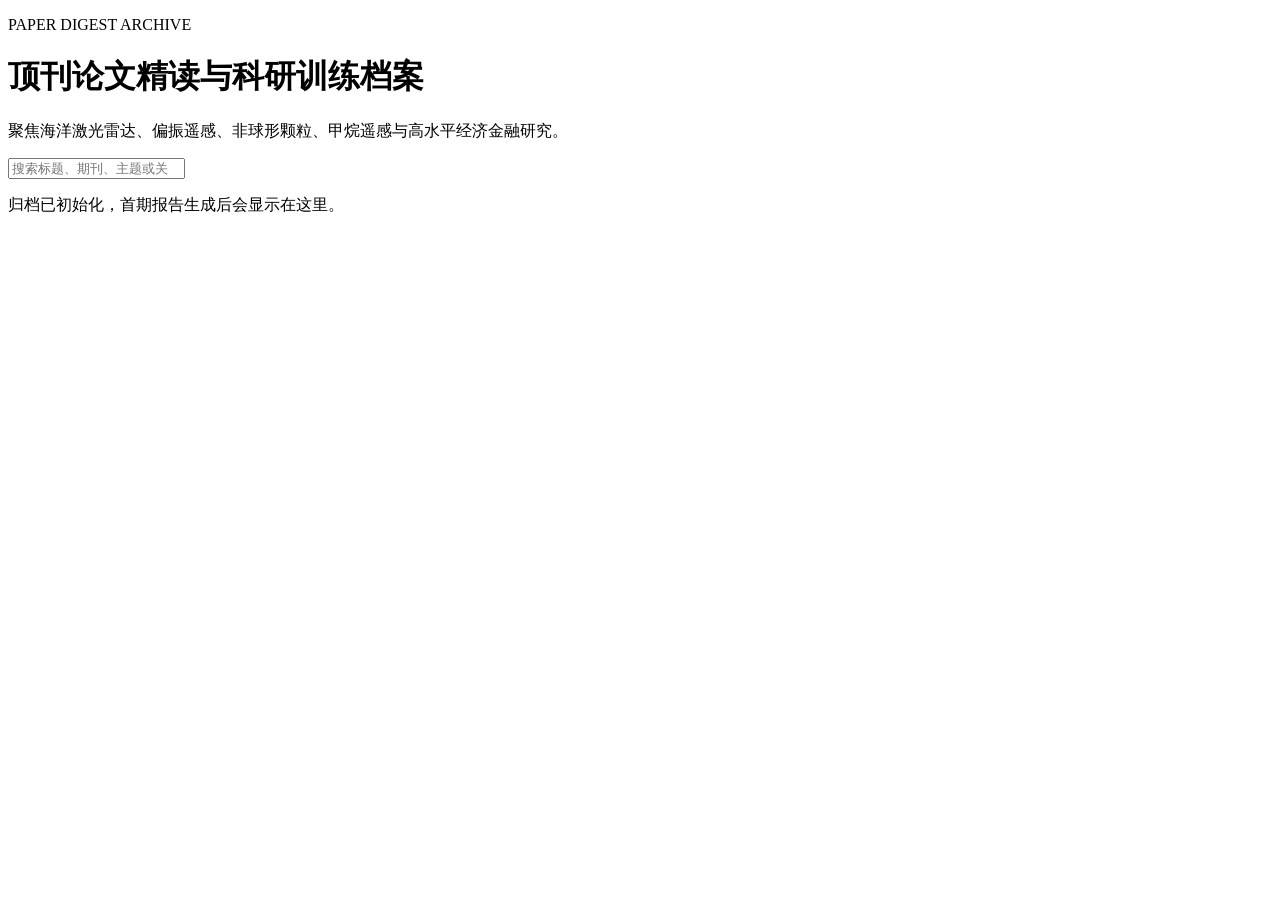
==== index.html @ 01d4cb0b "Initialize paper digest archive" ====
<!doctype html>
<html lang="zh-CN">
<head>
  <meta charset="utf-8">
  <meta name="viewport" content="width=device-width,initial-scale=1">
  <title>顶刊论文精读与科研训练档案</title>
  <meta name="description" content="海洋激光雷达、偏振遥感、甲烷与金融顶刊论文精读归档">
  <link rel="stylesheet" href="style.css">
</head>
<body>
  <main class="wrap">
    <header class="hero">
      <p class="eyebrow">PAPER DIGEST ARCHIVE</p>
      <h1>顶刊论文精读与科研训练档案</h1>
      <p class="sub">聚焦海洋激光雷达、偏振遥感、非球形颗粒、甲烷遥感与高水平经济金融研究。</p>
    </header>

    <section class="stats" id="stats"></section>

    <section class="toolbar">
      <div id="filters" class="filters"></div>
      <input id="search" class="search" type="search" placeholder="搜索标题、期刊、主题或关键词">
    </section>

    <section id="archive" class="archive">
      <p class="loading">正在读取归档…</p>
    </section>
  </main>

<script>
const archiveEl = document.getElementById('archive');
const statsEl = document.getElementById('stats');
const filtersEl = document.getElementById('filters');
const searchEl = document.getElementById('search');
let data = [];
let active = '全部';

function esc(s=''){return String(s).replace(/[&<>"']/g,m=>({'&':'&amp;','<':'&lt;','>':'&gt;','"':'&quot;',"'":'&#039;'}[m]));}

function renderStats(items){
  const reports = new Set(items.map(x=>x.date)).size;
  const research = items.filter(x=>x.category==='科研').length;
  const finance = items.filter(x=>x.category==='金融').length;
  statsEl.innerHTML = [
    ['累计报告', reports],
    ['累计论文', items.length],
    ['科研论文', research],
    ['金融论文', finance]
  ].map(([k,v])=>'<div class="stat"><strong>'+v+'</strong><span>'+k+'</span></div>').join('');
}

function renderFilters(items){
  const tags = ['全部', ...new Set(items.flatMap(x=>[x.category, ...(x.keywords||[])].filter(Boolean)))];
  filtersEl.innerHTML = tags.slice(0,14).map(t=>'<button class="chip'+(t===active?' active':'')+'" data-tag="'+esc(t)+'">'+esc(t)+'</button>').join('');
  filtersEl.querySelectorAll('button').forEach(b=>b.onclick=()=>{active=b.dataset.tag; renderFilters(data); renderArchive();});
}

function renderArchive(){
  const q = searchEl.value.trim().toLowerCase();
  const items = data.filter(x=>{
    const hay=[x.title,x.journal,x.topic,(x.keywords||[]).join(' '),x.category,x.summary].join(' ').toLowerCase();
    const tagOk = active==='全部' || x.category===active || (x.keywords||[]).includes(active);
    return tagOk && (!q || hay.includes(q));
  }).sort((a,b)=>String(b.date).localeCompare(String(a.date)));

  if(!items.length){ archiveEl.innerHTML='<p class="empty">暂无匹配内容。</p>'; return; }

  archiveEl.innerHTML = items.map(x=>`
    <article class="card">
      <div class="meta">
        <time>${esc(x.date)}</time>
        <span class="badge">${esc(x.category||'科研')}</span>
      </div>
      <h2>${esc(x.title)}</h2>
      <p class="journal">${esc(x.journal||'')} ${x.year?'· '+esc(x.year):''}</p>
      <div class="tags">${(x.keywords||[]).map(k=>'<span>#'+esc(k)+'</span>').join('')}</div>
      <p class="summary">${esc(x.summary||x.topic||'')}</p>
      <a class="read" href="${esc(x.report_url||'#')}">阅读全文 →</a>
    </article>`).join('');
}

fetch('archive.json?ts='+Date.now())
  .then(r=>r.json())
  .then(json=>{
    data = Array.isArray(json) ? json : (json.items||[]);
    renderStats(data);
    renderFilters(data);
    renderArchive();
  })
  .catch(()=>{
    statsEl.innerHTML='';
    filtersEl.innerHTML='';
    archiveEl.innerHTML='<p class="empty">归档已初始化，首期报告生成后会显示在这里。</p>';
  });

searchEl.addEventListener('input', renderArchive);
</script>
</body>
</html>
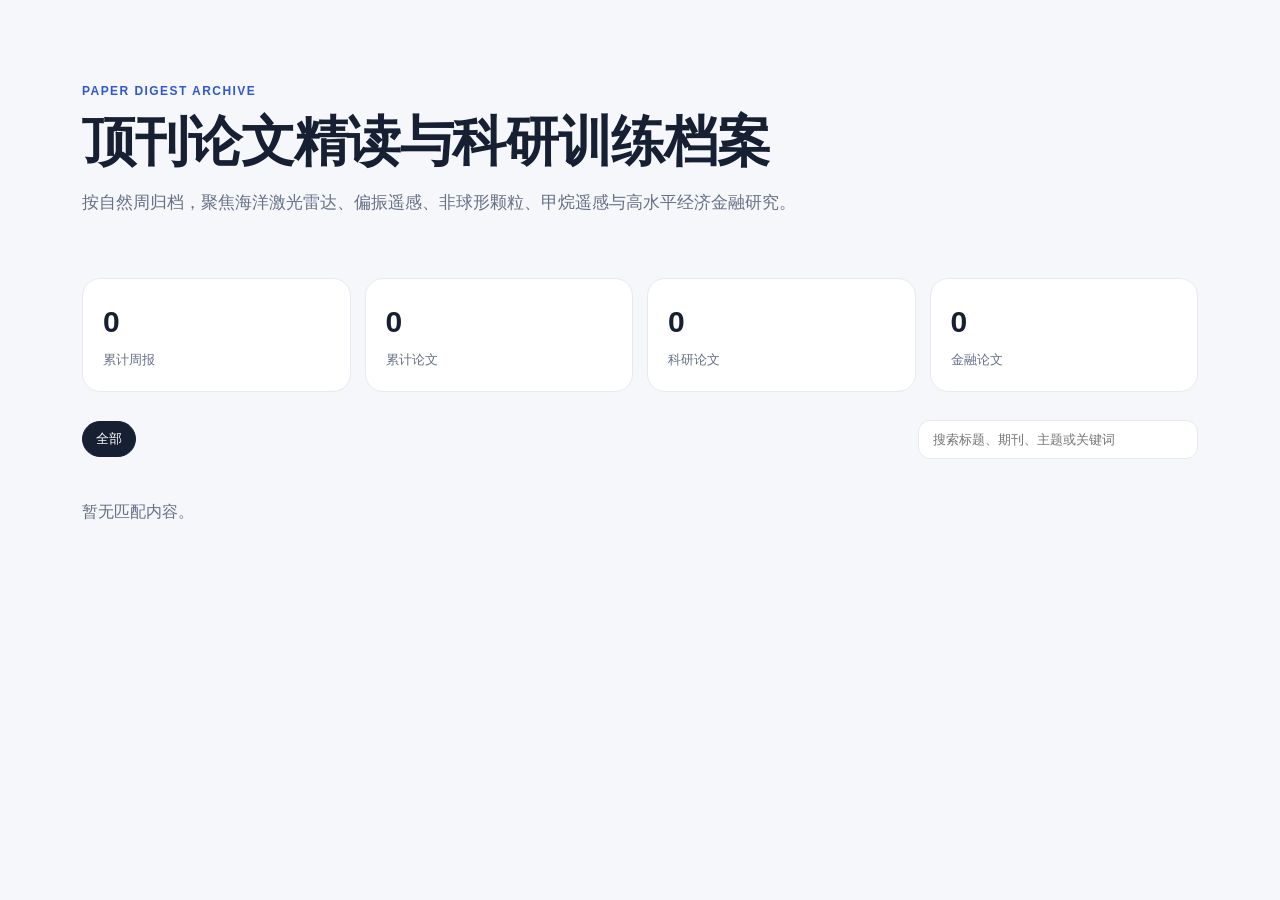
==== commit 30d6551e: "Update homepage for weekly report archive" ====
--- a/index.html
+++ b/index.html
@@ -12,7 +12,7 @@
     <header class="hero">
       <p class="eyebrow">PAPER DIGEST ARCHIVE</p>
       <h1>顶刊论文精读与科研训练档案</h1>
-      <p class="sub">聚焦海洋激光雷达、偏振遥感、非球形颗粒、甲烷遥感与高水平经济金融研究。</p>
+      <p class="sub">按自然周归档，聚焦海洋激光雷达、偏振遥感、非球形颗粒、甲烷遥感与高水平经济金融研究。</p>
     </header>
 
     <section class="stats" id="stats"></section>
@@ -37,12 +37,16 @@
 
 function esc(s=''){return String(s).replace(/[&<>"']/g,m=>({'&':'&amp;','<':'&lt;','>':'&gt;','"':'&quot;',"'":'&#039;'}[m]));}
 
+function weeklyReportKey(url=''){
+  return String(url).split('#')[0];
+}
+
 function renderStats(items){
-  const reports = new Set(items.map(x=>x.date)).size;
+  const reports = new Set(items.map(x=>weeklyReportKey(x.report_url)).filter(Boolean)).size;
   const research = items.filter(x=>x.category==='科研').length;
   const finance = items.filter(x=>x.category==='金融').length;
   statsEl.innerHTML = [
-    ['累计报告', reports],
+    ['累计周报', reports],
     ['累计论文', items.length],
     ['科研论文', research],
     ['金融论文', finance]
@@ -90,7 +94,7 @@
   .catch(()=>{
     statsEl.innerHTML='';
     filtersEl.innerHTML='';
-    archiveEl.innerHTML='<p class="empty">归档已初始化，首期报告生成后会显示在这里。</p>';
+    archiveEl.innerHTML='<p class="empty">归档已初始化，首周报告生成后会显示在这里。</p>';
   });
 
 searchEl.addEventListener('input', renderArchive);
--- a/style.css
+++ b/style.css
@@ -0,0 +1,42 @@
+:root{
+  --bg:#f5f7fb; --panel:#fff; --text:#172033; --muted:#667085;
+  --line:#e6e9ef; --accent:#3157d5; --soft:#eef3ff;
+}
+*{box-sizing:border-box}
+body{margin:0;background:var(--bg);color:var(--text);font-family:-apple-system,BlinkMacSystemFont,"Segoe UI","PingFang SC","Microsoft YaHei",sans-serif;line-height:1.65}
+.wrap{max-width:1160px;margin:0 auto;padding:48px 22px 80px}
+.hero{padding:34px 0 26px}
+.eyebrow{margin:0 0 8px;color:var(--accent);font-weight:700;letter-spacing:.12em;font-size:12px}
+h1{font-size:clamp(32px,5vw,54px);line-height:1.15;margin:0 0 16px;letter-spacing:-.02em}
+.sub{max-width:820px;color:var(--muted);font-size:17px}
+.stats{display:grid;grid-template-columns:repeat(4,1fr);gap:14px;margin:18px 0 28px}
+.stat{background:var(--panel);border:1px solid var(--line);border-radius:18px;padding:18px 20px}
+.stat strong{display:block;font-size:30px}.stat span{color:var(--muted);font-size:13px}
+.toolbar{display:flex;gap:14px;align-items:center;justify-content:space-between;margin:24px 0}
+.filters{display:flex;gap:8px;flex-wrap:wrap}
+.chip{border:1px solid var(--line);background:#fff;border-radius:999px;padding:8px 13px;cursor:pointer;color:#344054}
+.chip.active{background:var(--text);color:#fff;border-color:var(--text)}
+.search{min-width:280px;padding:11px 14px;border:1px solid var(--line);border-radius:12px;background:#fff}
+.archive{display:grid;grid-template-columns:repeat(2,minmax(0,1fr));gap:18px}
+.card{background:var(--panel);border:1px solid var(--line);border-radius:20px;padding:24px;box-shadow:0 6px 24px rgba(16,24,40,.04)}
+.card h2{font-size:21px;line-height:1.4;margin:10px 0 8px}
+.meta{display:flex;gap:10px;align-items:center;color:var(--muted);font-size:13px}
+.badge{background:var(--soft);color:var(--accent);padding:3px 9px;border-radius:999px}
+.journal{color:var(--muted);margin:0 0 8px}
+.tags{display:flex;gap:8px;flex-wrap:wrap;font-size:12px;color:var(--accent)}
+.summary{color:#475467;margin:14px 0 18px}
+.read{font-weight:700;color:var(--accent);text-decoration:none}
+.empty,.loading{color:var(--muted)}
+.report{max-width:980px;margin:0 auto;background:#fff;border:1px solid var(--line);border-radius:22px;padding:34px}
+.report h1{font-size:36px}.report h2{margin-top:36px}.report h3{margin-top:28px}
+.toc{background:#f8faff;border:1px solid #e8edff;border-radius:16px;padding:18px 22px}
+.note{background:#f8fafc;border-left:4px solid var(--accent);padding:14px 16px}
+.back{display:inline-block;margin-bottom:18px;color:var(--accent);text-decoration:none;font-weight:700}
+@media(max-width:820px){
+  .stats{grid-template-columns:repeat(2,1fr)}
+  .toolbar{align-items:stretch;flex-direction:column}
+  .search{min-width:0;width:100%}
+  .archive{grid-template-columns:1fr}
+  .wrap{padding:28px 14px 60px}
+  .report{padding:22px}
+}
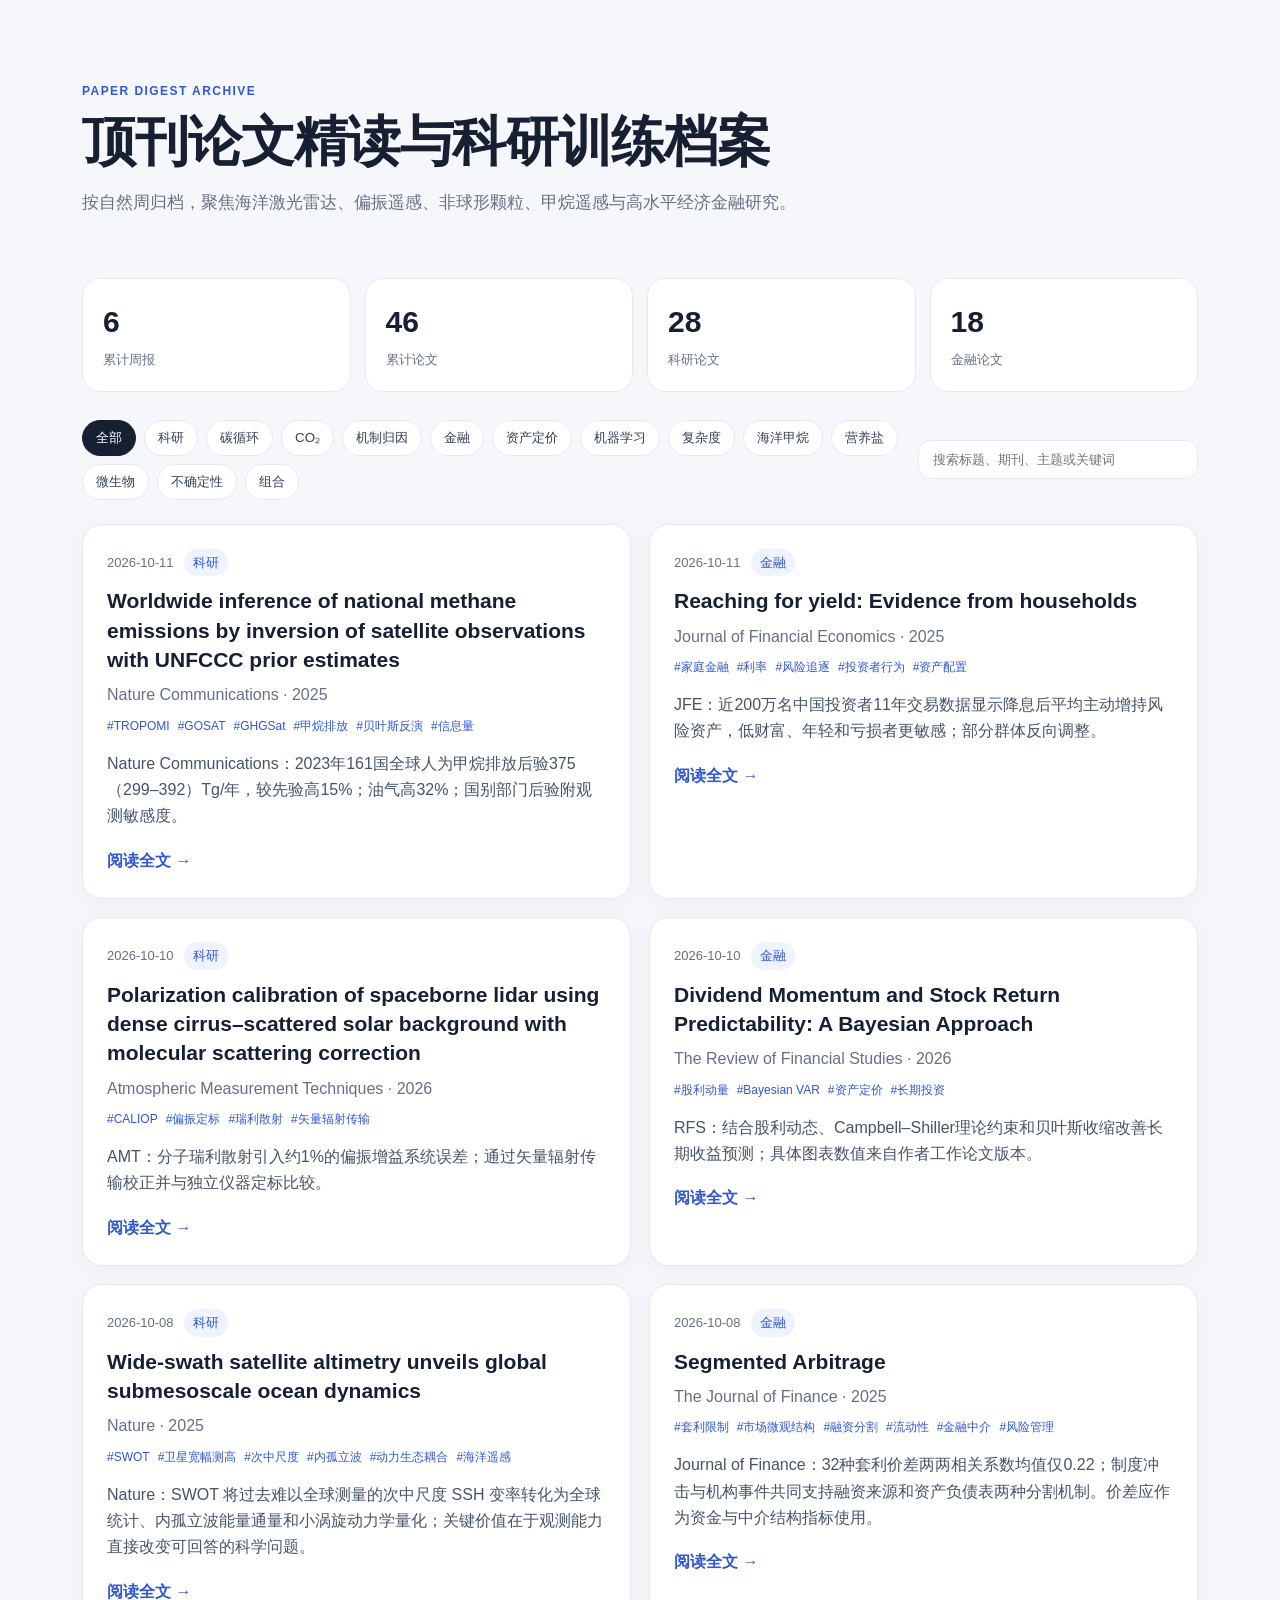
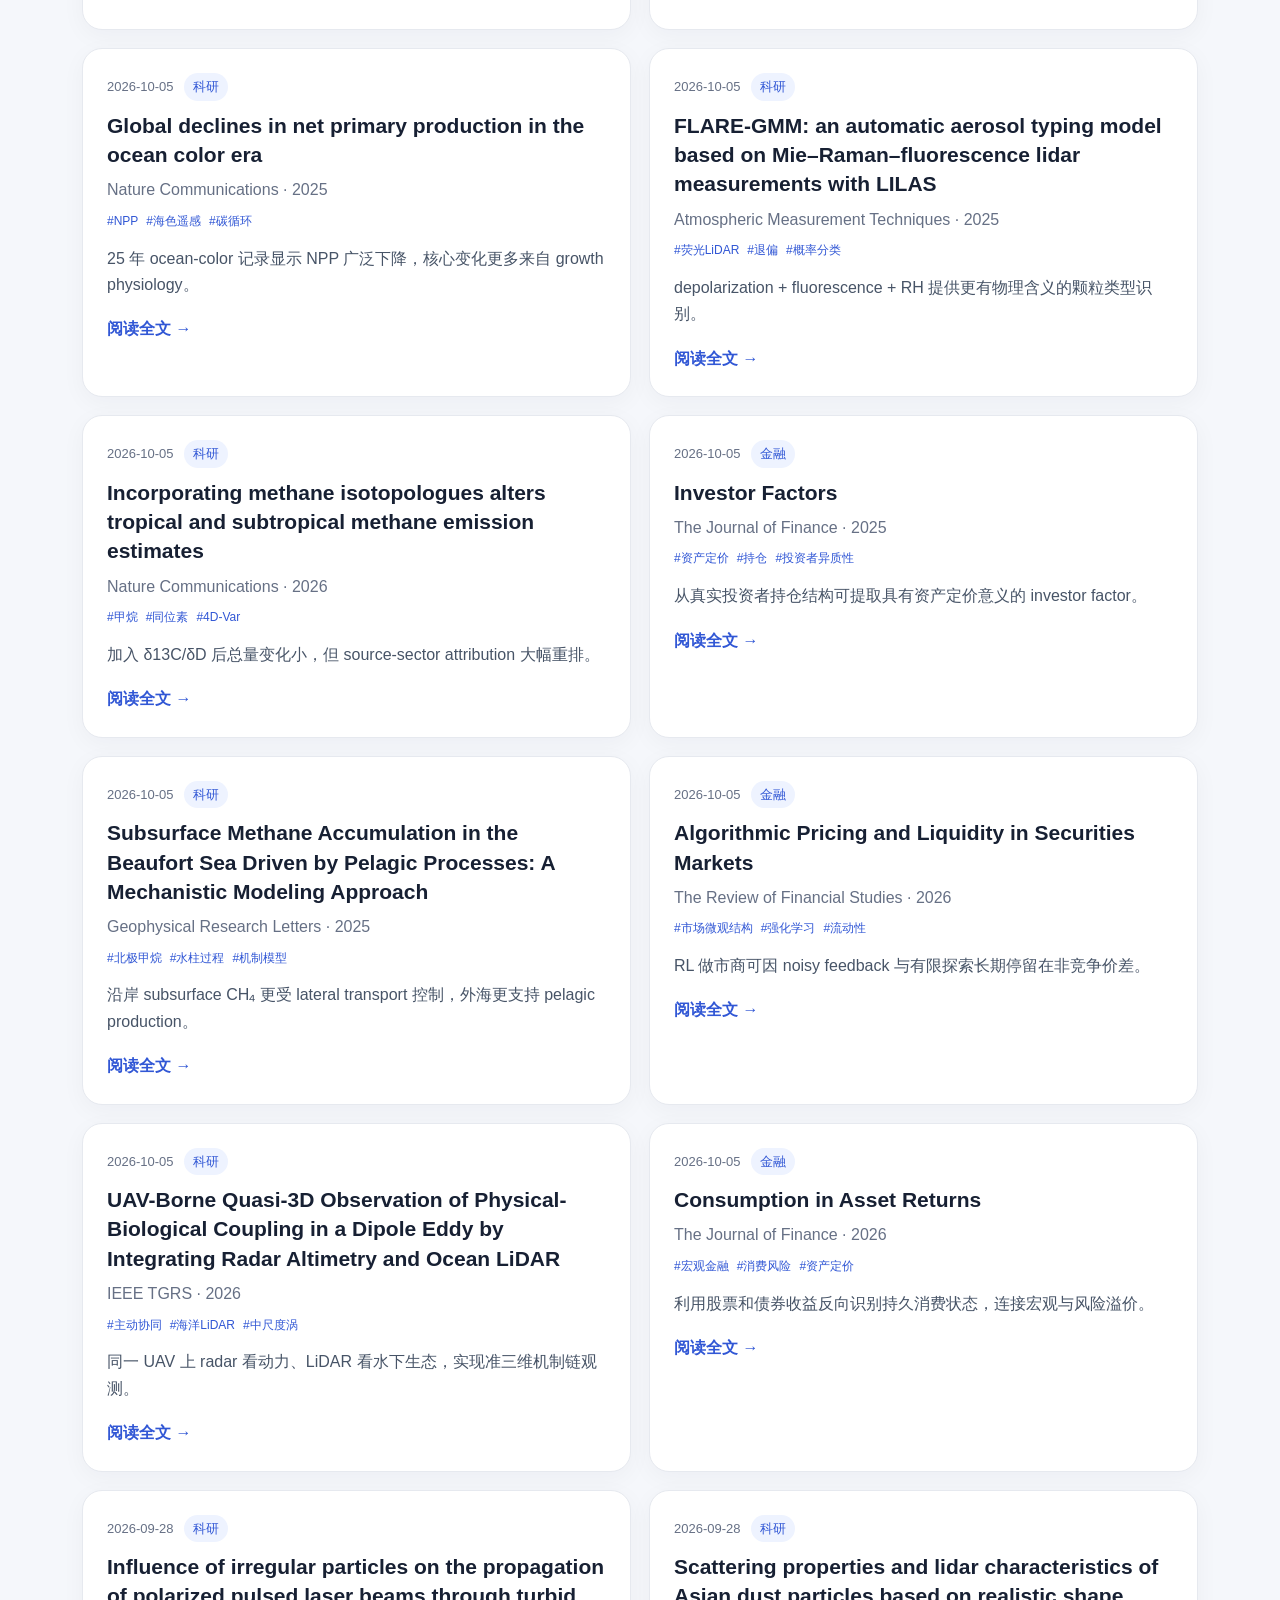
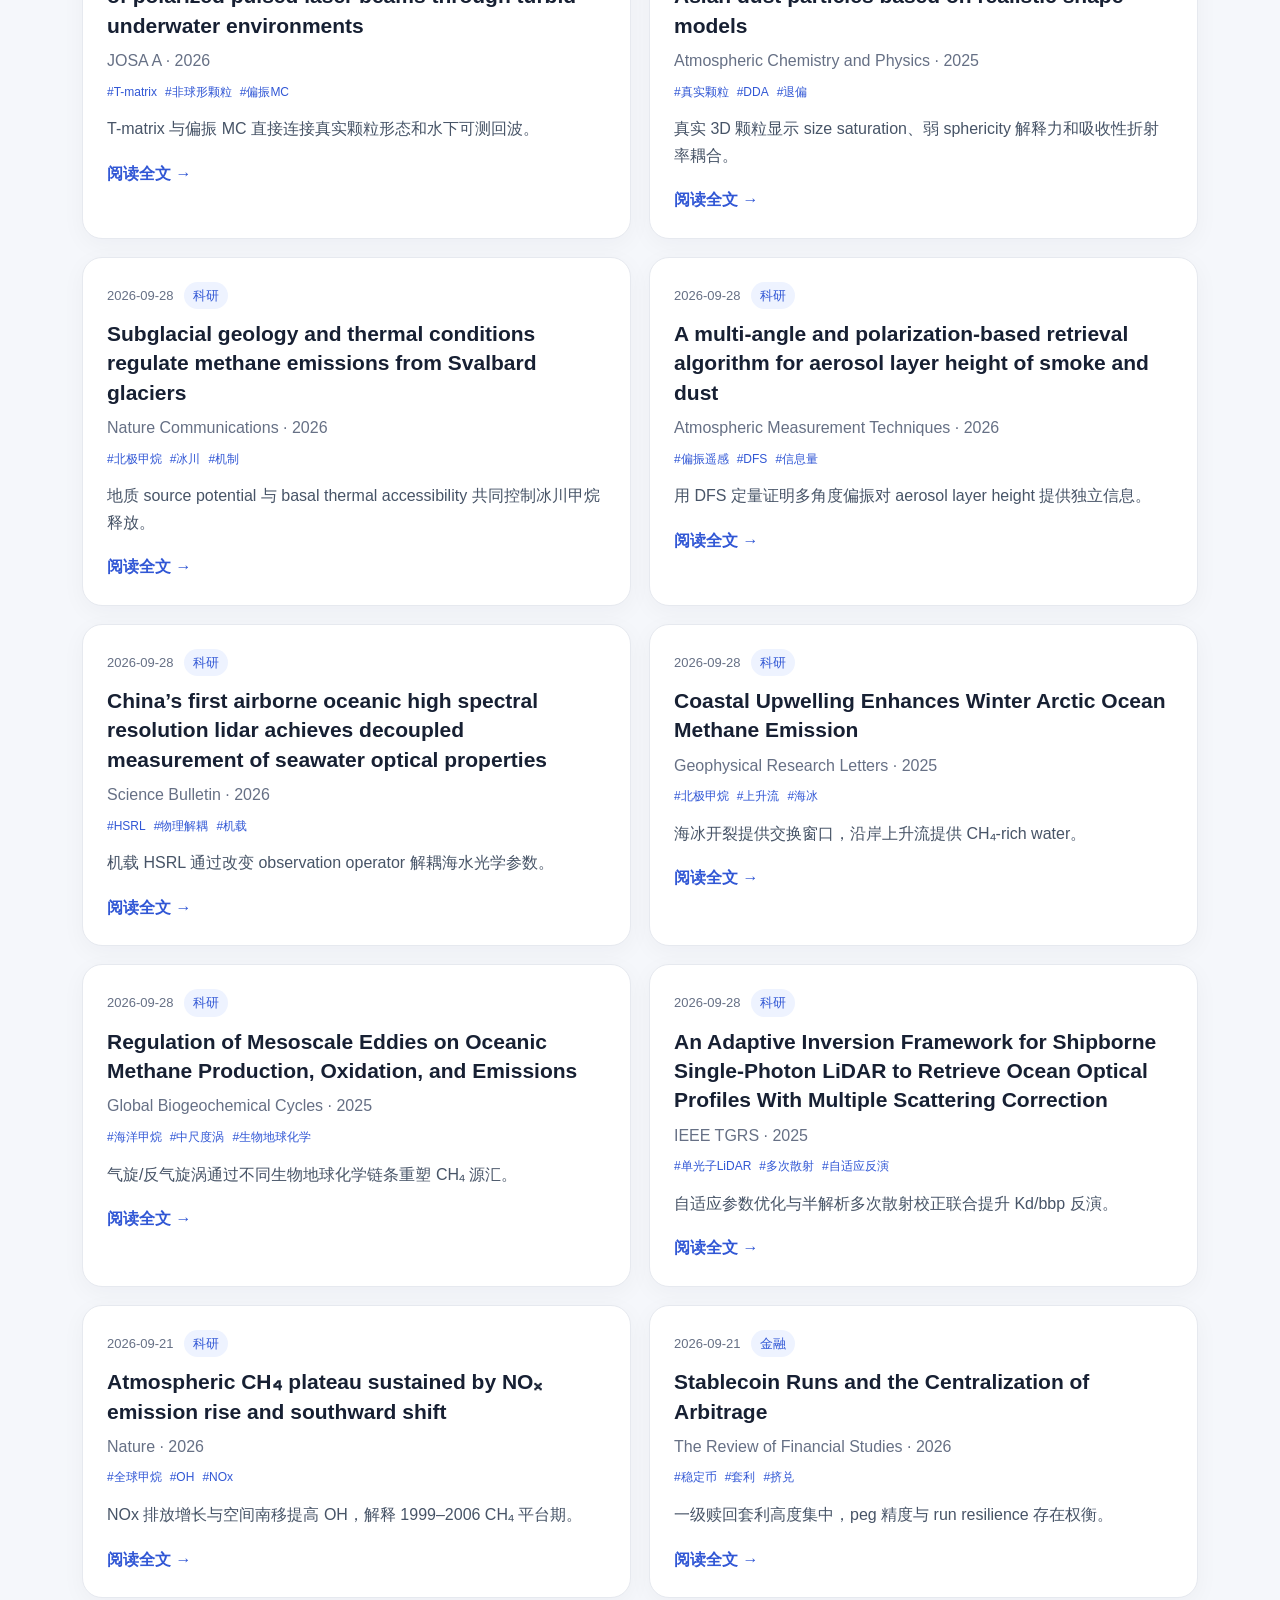
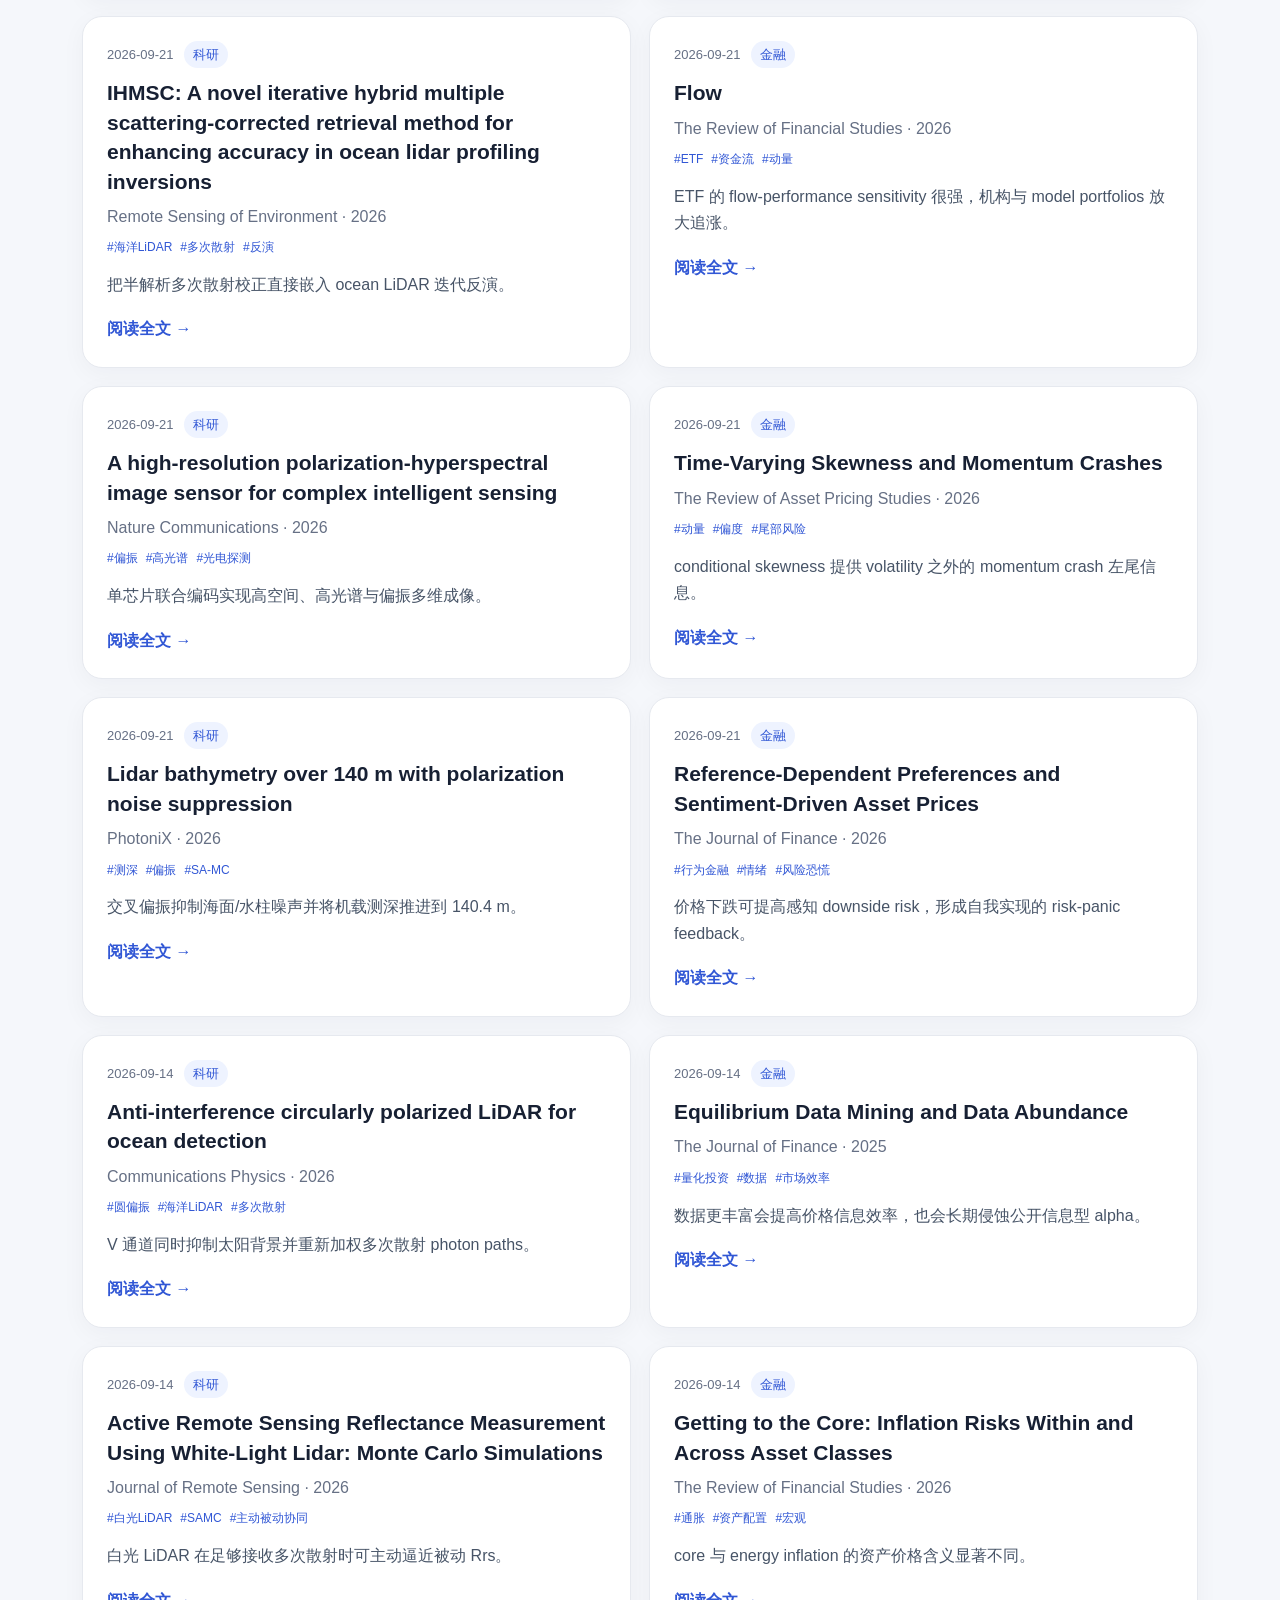
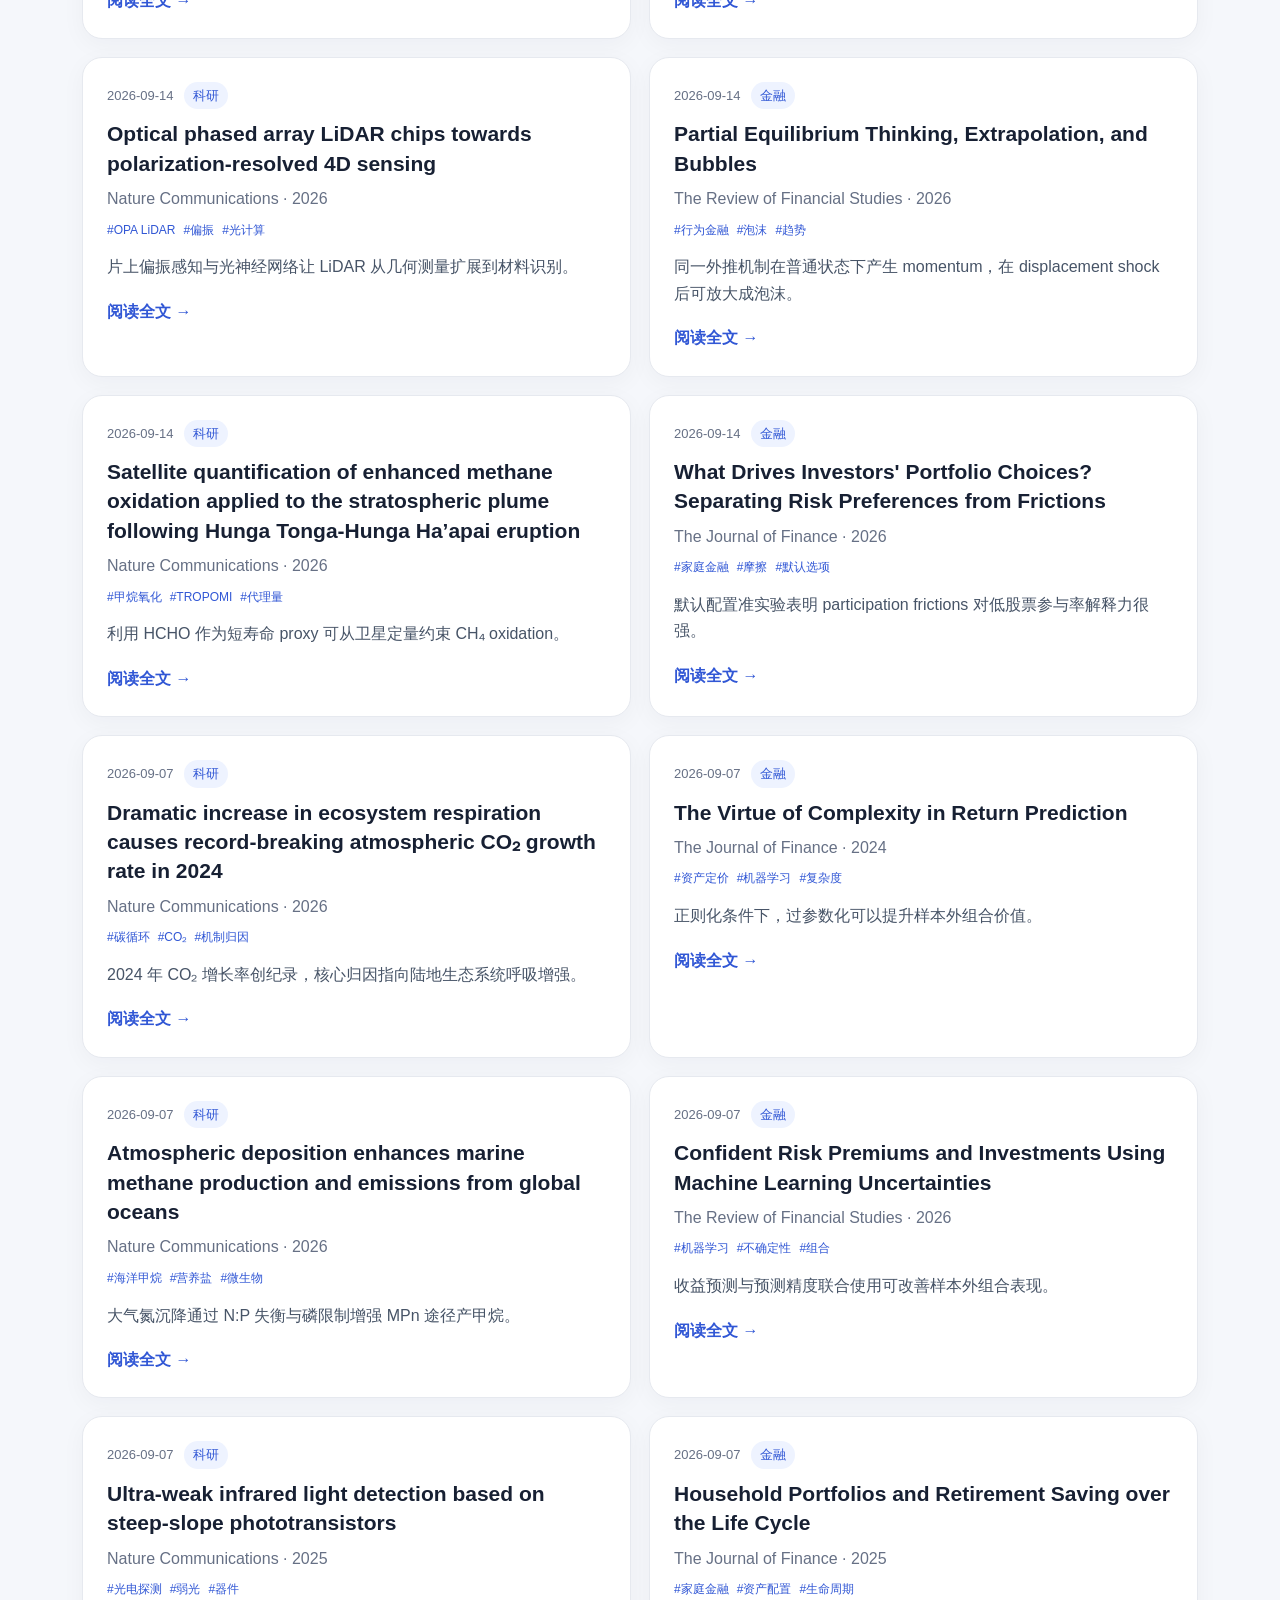
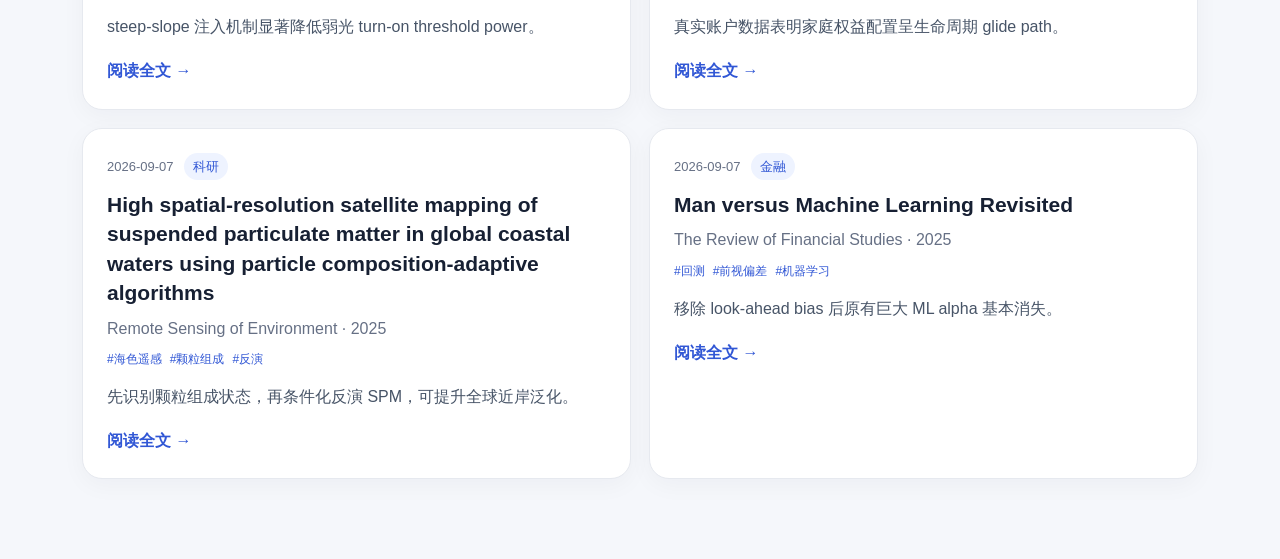
==== commit 135a8f6b: "Fix weekly report count for mixed relative and absolute links" ====
--- a/index.html
+++ b/index.html
@@ -38,7 +38,7 @@
 function esc(s=''){return String(s).replace(/[&<>"']/g,m=>({'&':'&amp;','<':'&lt;','>':'&gt;','"':'&quot;',"'":'&#039;'}[m]));}
 
 function weeklyReportKey(url=''){
-  return String(url).split('#')[0];
+  return new URL(url, window.location.href).pathname;
 }
 
 function renderStats(items){
--- a/style.css
+++ b/style.css
@@ -39,4 +39,51 @@
   .archive{grid-template-columns:1fr}
   .wrap{padding:28px 14px 60px}
   .report{padding:22px}
-}+}
+.deep-section{margin:28px 0}
+.deep-section h3{font-size:18px;margin:0 0 10px;color:#26324b}
+.deep-section p{margin:8px 0;color:#344054}
+.deep-section ul{margin:8px 0 0 20px;padding:0;color:#344054}
+.deep-section li{margin:7px 0}
+.chain{background:#f8faff;border:1px solid #e8edff;border-radius:14px;padding:14px 16px;font-weight:600;color:#344054}
+.takeaway{background:#f7fbf8;border-left:4px solid #2f855a;padding:14px 16px;margin:12px 0}
+.caution{background:#fff8f1;border-left:4px solid #dd6b20;padding:14px 16px;margin:12px 0}
+.invest{background:#f6f8ff;border-left:4px solid #5b5bd6;padding:14px 16px;margin:12px 0}
+.paper-summary{font-size:16px;color:#475467;margin:10px 0 20px}
+.paper hr{border:0;border-top:1px dashed var(--line);margin:28px 0}
+
+.analysis-flow{margin:24px 0;padding:18px 20px;background:#fbfcff;border:1px solid #e7ebf3;border-radius:16px}
+.analysis-flow h3{margin-top:0}
+.step{margin:18px 0;padding-left:16px;border-left:3px solid #cfd7ea}
+.step strong{display:block;margin-bottom:6px;color:#22304a}
+.why-next{margin:8px 0;padding:9px 12px;background:#f6f8fc;border-radius:10px;color:#475467}
+.formula-box{margin:16px 0;padding:18px 20px;background:#0f172a;color:#f8fafc;border-radius:14px;overflow-x:auto;text-align:center}
+.formula-box .caption{display:block;margin-top:8px;color:#cbd5e1;font-size:13px;text-align:left}
+.result-box{margin:16px 0;padding:14px 16px;border:1px solid #dbe4ff;border-radius:12px;background:#f7f9ff}
+.logic-arrow{font-weight:700;letter-spacing:.02em;color:#3157d5}
+.paper blockquote{margin:16px 0;padding:12px 16px;border-left:4px solid #94a3b8;background:#f8fafc;color:#334155}
+mjx-container[jax="SVG"][display="true"]{margin:1em 0!important}
+
+
+/* Inline article figures: responsive image, source and rights attribution */
+.paper-figure{margin:20px 0 24px;border:1px solid #dfe6f1;border-radius:16px;overflow:hidden;background:#fff}
+.paper-figure .figure-image-link{display:block;padding:12px;background:#f8fafc;text-align:center;line-height:0}
+.paper-figure img{display:block;max-width:100%;width:auto;height:auto;max-height:640px;object-fit:contain;margin:0 auto;border-radius:8px}
+.paper-figure figcaption{padding:14px 18px;color:#344054;font-size:14px;line-height:1.8}
+.paper-figure figcaption strong{color:#172033}
+.paper-figure .figure-source{margin-top:8px;color:#667085;font-size:12px;overflow-wrap:anywhere}
+.paper-figure .figure-source a{color:#3157d5}
+.paper-figure .figure-reading{margin-top:8px}
+.paper-figure .figure-note{font-size:12px;color:#6b7280}
+.figure-link-only{margin:18px 0;border:1px solid #dfe6f1;background:#f8fafc;border-radius:14px;padding:16px 18px}
+.figure-link-only a{color:#3157d5;font-weight:650}
+.figure-link-only p{margin:6px 0}
+.paper-figure svg{max-width:100%;height:auto}
+@media(max-width:820px){.paper-figure{margin:16px 0}.paper-figure .figure-image-link{padding:6px}.paper-figure figcaption{padding:12px 13px;font-size:13px}.paper-figure img{max-height:440px}}
+
+
+/* Hierarchy inside chapter 3: nested evidence steps */
+.analysis-flow>h3{font-size:20px;line-height:1.45;margin:0 0 14px;color:#172b50}
+.analysis-flow>h4{font-size:17px;line-height:1.5;margin:27px 0 12px;color:#263d62;font-weight:700}
+.analysis-flow>.chapter-intro{color:#475467;margin:8px 0 18px;line-height:1.8}
+@media(max-width:820px){.analysis-flow>h3{font-size:19px}.analysis-flow>h4{font-size:16px}}
